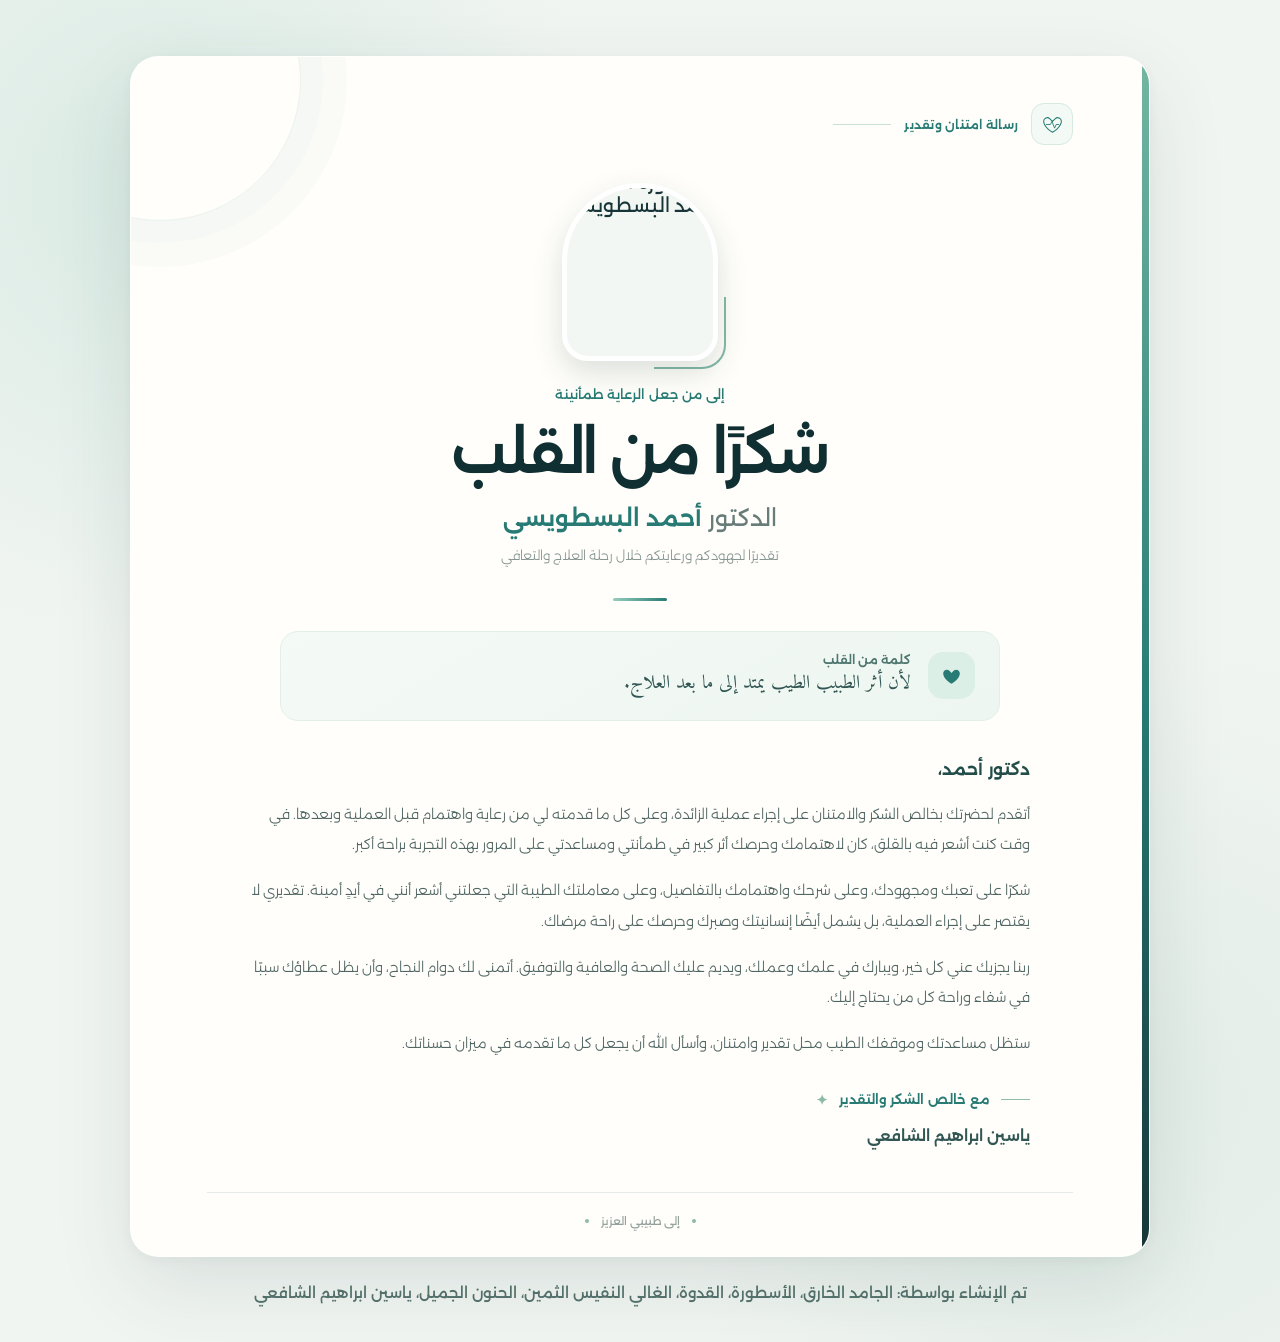
==== index.html @ b60f0100 "Add files via upload" ====
<!DOCTYPE html>
<html lang="ar" dir="rtl">
<head>
  <meta charset="UTF-8">
  <meta name="viewport" content="width=device-width, initial-scale=1.0">
  <meta name="theme-color" content="#0b292c">
  <title>رسالة شكر للدكتور أحمد البسطويسي</title>
  <link rel="stylesheet" href="style.css">
</head>
<body>
  <main class="page-shell">
    <section class="thank-you-card" aria-labelledby="page-title">
      <div class="card-topline">
        <div class="brand-mark" aria-hidden="true">
          <svg viewBox="0 0 48 48" role="presentation">
            <path d="M24 39S7 29.4 7 17.8C7 11.7 14.3 8.4 19 13l5 5 5-5c4.7-4.6 12-1.3 12 4.8C41 29.4 24 39 24 39Z" />
            <path class="pulse" d="M12 24h8l3-6 5 13 3-7h5" />
          </svg>
        </div>
        <span class="topline-text">رسالة امتنان وتقدير</span>
        <span class="topline-line" aria-hidden="true"></span>
      </div>

      <header class="hero">
        <div class="portrait-frame">
          <div class="portrait-window">
            <img
              class="doctor-portrait"
              src="C:\Users\PC\Downloads\Doctor\Screenshot 2026-10-21 204540.png"
              alt="صورة الدكتور أحمد البسطويسي"
            >
          </div>
          <span class="portrait-accent" aria-hidden="true"></span>
        </div>

        <p class="eyebrow">إلى من جعل الرعاية طمأنينة</p>
        <h1 id="page-title">شكرًا من القلب</h1>
        <p class="doctor-title">الدكتور <span>أحمد البسطويسي</span></p>
        <p class="hero-description">
          تقديرًا لجهودكم ورعايتكم خلال رحلة العلاج والتعافي
        </p>
      </header>

      <div class="divider" aria-hidden="true">
        <span></span>
      </div>

      <div class="letter-layout">
        <aside class="gratitude-note">
          <div class="note-icon" aria-hidden="true">
            <svg viewBox="0 0 48 48">
              <path d="M24 40S8 31.2 8 19.8C8 13.6 15.4 10.5 20 15l4 4 4-4c4.6-4.5 12-1.4 12 4.8C40 31.2 24 40 24 40Z" />
            </svg>
          </div>
          <p class="note-kicker">كلمة من القلب</p>
          <p class="note-copy">لأن أثر الطبيب الطيب يمتد إلى ما بعد العلاج.</p>
          <span class="note-rule" aria-hidden="true"></span>
          <p class="note-caption">امتنان لا يُنسى</p>
        </aside>

        <article class="letter">
          <p class="greeting">دكتور أحمد،</p>

          <p>
            أتقدم لحضرتك بخالص الشكر والامتنان على إجراء عملية الزائدة،
            وعلى كل ما قدمته لي من رعاية واهتمام قبل العملية وبعدها.
            في وقت كنت أشعر فيه بالقلق، كان لاهتمامك وحرصك أثر كبير في
            طمأنتي ومساعدتي على المرور بهذه التجربة براحة أكبر.
          </p>

          <p>
            شكرًا على تعبك ومجهودك، وعلى شرحك واهتمامك بالتفاصيل،
            وعلى معاملتك الطيبة التي جعلتني أشعر أنني في أيدٍ أمينة.
            تقديري لا يقتصر على إجراء العملية، بل يشمل أيضًا إنسانيتك
            وصبرك وحرصك على راحة مرضاك.
          </p>

          <p>
            ربنا يجزيك عني كل خير، ويبارك في علمك وعملك، ويديم عليك
            الصحة والعافية والتوفيق. أتمنى لك دوام النجاح، وأن يظل عطاؤك
            سببًا في شفاء وراحة كل من يحتاج إليك.
          </p>

          <p>
            ستظل مساعدتك وموقفك الطيب محل تقدير وامتنان، وأسأل الله أن
            يجعل كل ما تقدمه في ميزان حسناتك.
          </p>

          <div class="signature">
            <span class="signature-line" aria-hidden="true"></span>
            <span>مع خالص الشكر والتقدير</span>
            <span class="signature-leaf" aria-hidden="true">✦</span>
          </div>

          <p class="signature-name">ياسين ابراهيم الشافعي</p>
        </article>
      </div>

      <footer class="card-footer">
        <span class="footer-dot" aria-hidden="true"></span>
        <span>إلى طبيبي العزيز</span>
        <span class="footer-dot" aria-hidden="true"></span>
      </footer>
    </section>

    <p class="page-caption">
      تم الإنشاء بواسطة: الجامد الخارق، الأسطورة، القدوة، الغالي النفيس الثمين،
      الحنون الجميل، ياسين ابراهيم الشافعي
    </p>
  </main>
</body>
</html>
---- style.css ----
@import url('https://fonts.googleapis.com/css2?family=Alexandria:wght@300;400;500;600;700&family=Amiri:wght@400;700&display=swap');

:root {
  color-scheme: light;
  --ink: #173538;
  --teal: #277b74;
  --paper: #fffefa;
  --line: #e3ece8;
}

* {
  box-sizing: border-box;
}

body {
  min-height: 100vh;
  margin: 0;
  padding: 56px 22px 34px;
  display: grid;
  place-items: center;
  color: var(--ink);
  font-family: 'Alexandria', Tahoma, Arial, sans-serif;
  background:
    radial-gradient(ellipse at 12% 14%, rgba(133, 196, 177, .22), transparent 28%),
    radial-gradient(ellipse at 88% 82%, rgba(196, 220, 209, .35), transparent 30%),
    #f1f5f2;
}

.page-shell {
  width: min(100%, 1020px);
}

.thank-you-card {
  position: relative;
  overflow: hidden;
  padding: 46px clamp(24px, 6vw, 76px) 28px;
  border: 1px solid rgba(255, 255, 255, .9);
  border-radius: 28px;
  background: var(--paper);
  box-shadow:
    0 28px 80px rgba(26, 60, 55, .11),
    0 3px 12px rgba(26, 60, 55, .04);
}

.thank-you-card::before,
.thank-you-card::after {
  position: absolute;
  z-index: 0;
  content: '';
  pointer-events: none;
}

.thank-you-card::before {
  top: -118px;
  left: -112px;
  width: 280px;
  height: 280px;
  border: 1px solid rgba(39, 123, 116, .09);
  border-radius: 50%;
  box-shadow:
    0 0 0 22px rgba(39, 123, 116, .025),
    0 0 0 46px rgba(39, 123, 116, .02);
}

.thank-you-card::after {
  top: 0;
  right: 0;
  width: 7px;
  height: 100%;
  background: linear-gradient(180deg, #73b6a2, #277b74 54%, #173538);
}

.card-topline,
.hero,
.divider,
.letter-layout,
.card-footer {
  position: relative;
  z-index: 1;
}

.card-topline {
  display: flex;
  align-items: center;
  gap: 13px;
  color: var(--teal);
}

.brand-mark {
  width: 42px;
  height: 42px;
  display: grid;
  place-items: center;
  border: 1px solid #d7e9e2;
  border-radius: 13px;
  background: #f3faf6;
}

.brand-mark svg {
  width: 25px;
  fill: none;
  stroke: currentColor;
  stroke-linecap: round;
  stroke-linejoin: round;
  stroke-width: 2;
}

.brand-mark .pulse {
  stroke-width: 1.7;
}

.topline-text {
  font-size: 12px;
  font-weight: 600;
  letter-spacing: .02em;
}

.topline-line {
  width: 58px;
  height: 1px;
  background: #c9dfd7;
}

.hero {
  margin: 38px auto 0;
  text-align: center;
}

.portrait-frame {
  position: relative;
  width: 156px;
  height: 178px;
  margin: 0 auto 25px;
}

.portrait-window {
  position: relative;
  z-index: 1;
  width: 100%;
  height: 100%;
  overflow: hidden;
  border: 5px solid #fff;
  border-radius: 78px 78px 26px 26px;
  background: #f3f7f4;
  box-shadow: 0 12px 30px rgba(23, 53, 56, .15);
}

.doctor-portrait {
  display: block;
  width: 100%;
  height: 100%;
  object-fit: cover;
  object-position: center 19%;
  transform: scale(1.2);
}

.portrait-accent {
  position: absolute;
  z-index: 0;
  right: -8px;
  bottom: -8px;
  width: 72px;
  height: 72px;
  border-right: 2px solid #82b9a8;
  border-bottom: 2px solid #82b9a8;
  border-radius: 0 0 24px 0;
}

.eyebrow {
  margin: 0 0 12px;
  color: var(--teal);
  font-size: 13px;
  font-weight: 500;
}

h1 {
  margin: 0;
  color: #102f32;
  font-size: clamp(36px, 6vw, 58px);
  font-weight: 600;
  letter-spacing: -.045em;
  line-height: 1.35;
}

.doctor-title {
  margin: 12px 0 0;
  color: #687c79;
  font-size: clamp(18px, 3vw, 23px);
}

.doctor-title span {
  color: var(--teal);
  font-weight: 600;
}

.hero-description {
  margin: 15px 0 0;
  color: #879693;
  font-size: 13px;
  font-weight: 300;
}

.divider {
  display: flex;
  justify-content: center;
  margin: 35px auto 30px;
}

.divider span {
  width: 54px;
  height: 3px;
  border-radius: 10px;
  background: linear-gradient(90deg, #96cdbb, #277b74);
}

/* بطاقة كلمة من القلب تظهر فوق نص الرسالة */
.letter-layout {
  display: grid;
  grid-template-columns: 1fr;
  gap: 30px;
  direction: rtl;
}

.gratitude-note {
  display: grid;
  grid-template-columns: 48px 1fr;
  column-gap: 16px;
  align-items: center;
  width: min(100%, 720px);
  margin: 0 auto;
  padding: 20px 24px;
  border: 1px solid #e4eee9;
  border-radius: 18px;
  background: linear-gradient(150deg, #f4faf6, #eef6f1);
}

.note-icon {
  grid-row: span 2;
  width: 47px;
  height: 47px;
  display: grid;
  place-items: center;
  margin: 0;
  border-radius: 15px;
  color: var(--teal);
  background: #dcefe7;
}

.note-icon svg {
  width: 25px;
  fill: currentColor;
}

.note-kicker {
  align-self: end;
  margin: 0 0 2px;
  color: #4f7770;
  font-size: 12px;
  font-weight: 600;
}

.note-copy {
  align-self: start;
  margin: 0;
  color: #315653;
  font-family: 'Amiri', Georgia, serif;
  font-size: 19px;
  line-height: 1.6;
}

.note-rule,
.note-caption {
  display: none;
}

.letter {
  width: min(100%, 780px);
  margin-inline: auto;
  color: #506664;
  font-size: 14px;
  font-weight: 300;
  line-height: 2.15;
}

.letter p {
  margin: 0 0 16px;
}

.letter .greeting {
  margin-bottom: 12px;
  color: #234d49;
  font-size: 17px;
  font-weight: 600;
}

.signature {
  display: flex;
  align-items: center;
  gap: 11px;
  margin-top: 27px;
  color: var(--teal);
  font-size: 13px;
  font-weight: 600;
}

.signature-line {
  width: 29px;
  height: 1px;
  background: #8dbdad;
}

.signature-leaf {
  color: #8cbba8;
  font-size: 14px;
}

.signature-name {
  margin: 5px 0 0 40px !important;
  color: #315653;
  font-size: 15px;
  font-weight: 600;
}

.card-footer {
  display: flex;
  justify-content: center;
  align-items: center;
  gap: 12px;
  margin-top: 40px;
  padding-top: 21px;
  border-top: 1px solid var(--line);
  color: #92a09c;
  font-size: 11px;
  text-align: center;
}

.footer-dot {
  width: 4px;
  height: 4px;
  flex: 0 0 4px;
  border-radius: 50%;
  background: #8ebba9;
}

.page-caption {
  margin: 22px 0 0;
  color: #55726d;
  font-size: 15px;
  font-weight: 500;
  line-height: 1.9;
  text-align: center;
}

@media (max-width: 700px) {
  body {
    padding: 24px 14px;
  }

  .page-shell {
    width: 100%;
  }

  .thank-you-card {
    padding: 28px clamp(18px, 6vw, 30px) 23px;
    border-radius: 22px;
  }

  .hero {
    margin-top: 30px;
  }

  .portrait-frame {
    width: 132px;
    height: 152px;
    margin-bottom: 22px;
  }

  .letter-layout {
    gap: 25px;
  }

  .gratitude-note {
    padding: 17px;
  }

  .note-copy {
    font-size: 18px;
  }

  .divider {
    margin: 28px auto;
  }

  .letter {
    font-size: 13px;
    line-height: 2;
  }

  .card-footer {
    margin-top: 29px;
  }
}

@media (max-width: 480px) {
  .page-caption {
    font-size: 13px;
  }

  .hero-description {
    font-size: 11px;
  }

  .topline-line {
    width: 32px;
  }

  .card-footer {
    gap: 7px;
    font-size: 10px;
  }
}
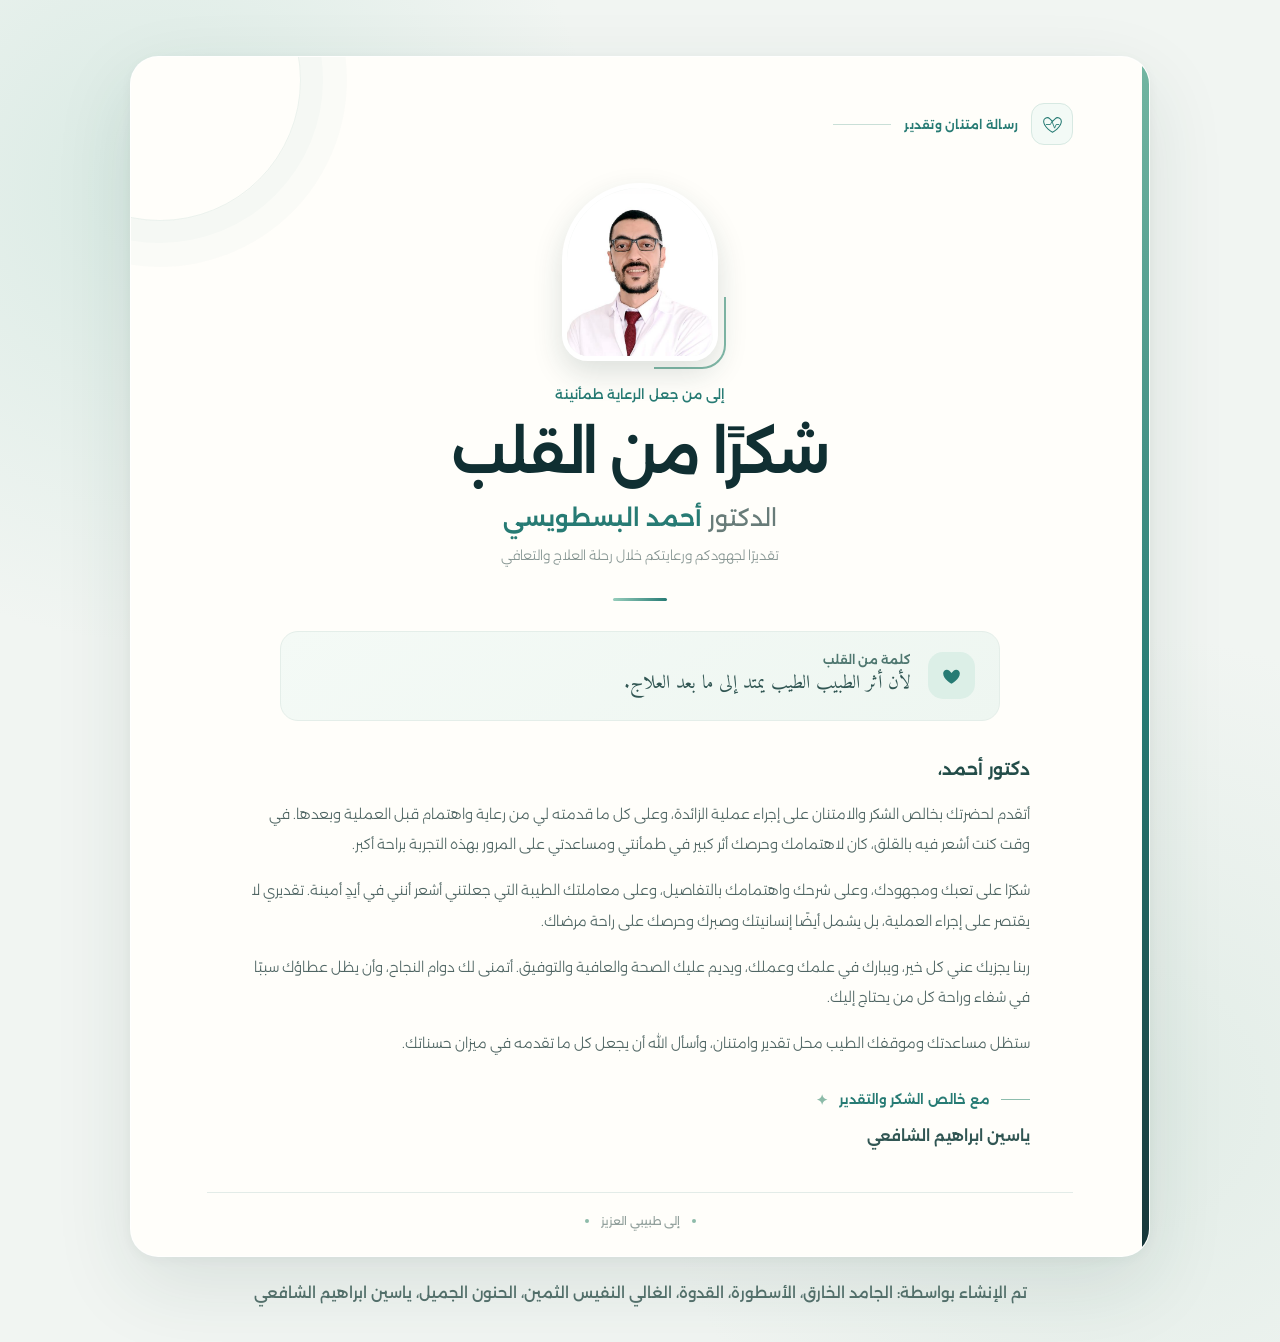
==== commit 4784e1a6: "Fix HTML entity encoding in index.html" ====
--- a/index.html
+++ b/index.html
@@ -25,10 +25,10 @@
         <div class="portrait-frame">
           <div class="portrait-window">
             <img
-              class="doctor-portrait"
-              src="C:\Users\PC\Downloads\Doctor\Screenshot 2026-10-21 204540.png"
-              alt="صورة الدكتور أحمد البسطويسي"
-            >
+  src="./Screenshot%202026-10-21%20204540.png"
+  alt="صورة الدكتور أحمد البسطويسي"
+  class="doctor-portrait"
+>
           </div>
           <span class="portrait-accent" aria-hidden="true"></span>
         </div>
@@ -109,4 +109,4 @@
     </p>
   </main>
 </body>
-</html>+</html>
